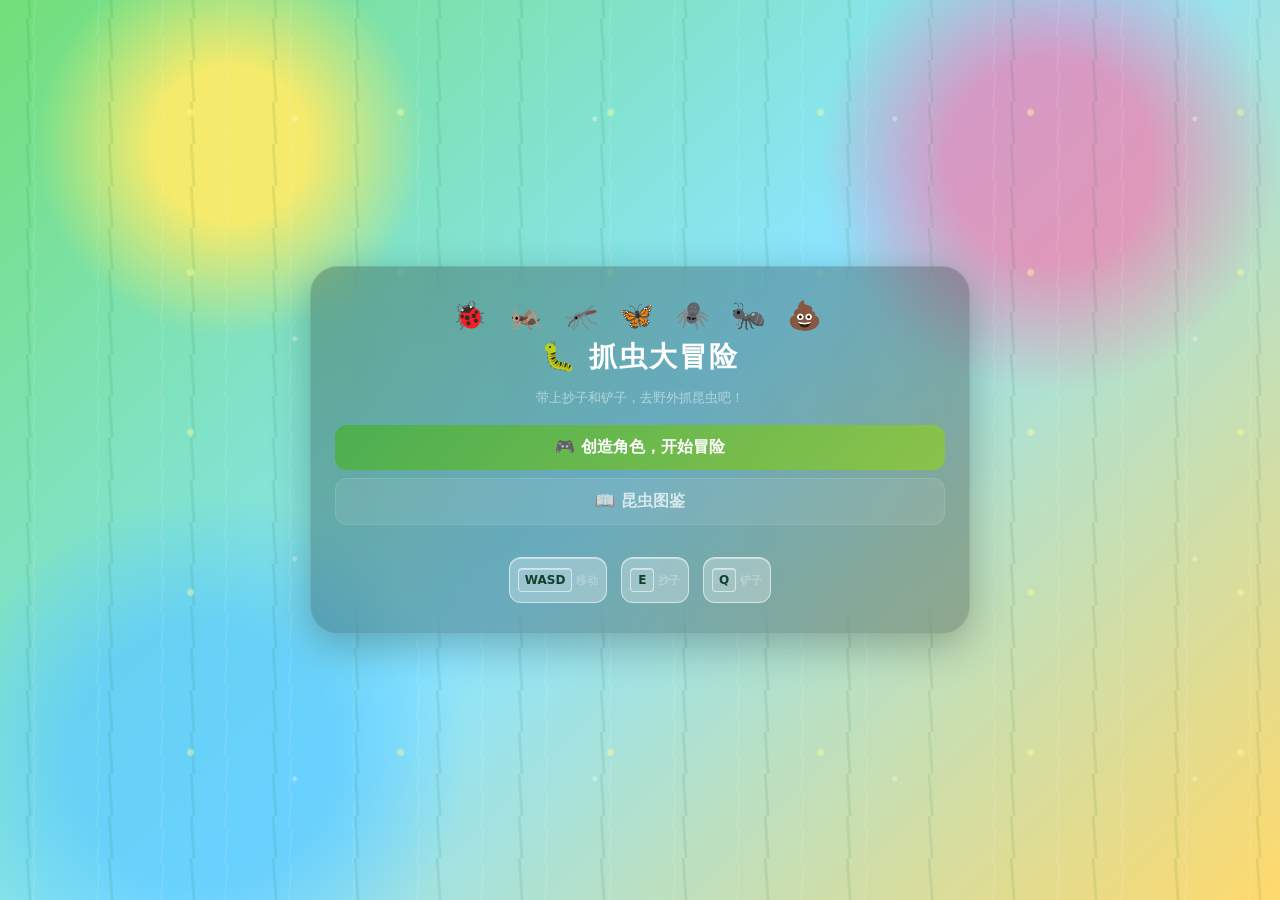
==== index.html @ a52f104f "🏆 排行榜: 无成绩时显示demo引导文字" ====
<!DOCTYPE html>
<html lang="zh-CN">
<head>
<meta charset="UTF-8">
<meta name="viewport" content="width=device-width, initial-scale=1.0">
<title>🐛 抓虫大冒险</title>
<link rel="stylesheet" href="style.css">
<style>
.home-header{text-align:center;padding:8px 0}
.home-header .bug-row{font-size:28px;letter-spacing:6px;margin-bottom:6px}
.home-header h1{font-size:28px;margin:2px 0;letter-spacing:2px}
.home-header .tagline{font-size:13px;opacity:.5;margin-bottom:10px}
.home-help{display:flex;justify-content:center;gap:14px;flex-wrap:wrap;padding:6px 0;font-size:11px;color:rgba(255,255,255,.25)}
.home-help kbd{background:rgba(255,255,255,.06);padding:2px 6px;border-radius:4px}
.leaderboard{margin-top:12px;padding:12px;border-radius:12px;background:rgba(255,255,255,.08)}
.leaderboard h2{font-size:14px;margin-bottom:6px;text-align:center;opacity:.8}
.leaderboard .empty{text-align:center;opacity:.6;padding:12px;font-size:14px}
.score-row{display:flex;justify-content:space-between;padding:5px 10px;font-size:14px;opacity:.8}
</style>
</head>
<body>
<main class="page-center">
  <section class="glass-shell" style="padding:24px">
    <div class="home-header">
      <div class="bug-row">🐞 🦗 🦟 🦋 🕷️ 🐜 💩</div>
      <h1>🐛 抓虫大冒险</h1>
      <p class="tagline">带上抄子和铲子，去野外抓昆虫吧！</p>
    </div>

    <div style="width:100%">
      <a href="creator.html" style="display:block;width:100%;padding:12px;border-radius:12px;text-align:center;font-size:16px;font-weight:600;text-decoration:none;background:linear-gradient(135deg,#4caf50,#8bc34a);color:#fff;margin-bottom:8px;font-family:inherit">🎮 创造角色，开始冒险</a>
      <a href="collection.html" style="display:block;width:100%;padding:12px;border-radius:12px;text-align:center;font-size:16px;font-weight:600;text-decoration:none;background:rgba(255,255,255,.08);color:rgba(255,255,255,.7);border:1px solid rgba(255,255,255,.1);font-family:inherit">📖 昆虫图鉴</a>
    </div>

    <div class="leaderboard" id="leaderboard">
      <h2>🏆 排行榜</h2>
      <div id="scoreList"><div class="empty">还没有成绩，先去抓虫吧！</div></div>
    </div>

    <div class="home-help">
      <span><kbd>WASD</kbd> 移动</span>
      <span><kbd>E</kbd> 抄子</span>
      <span><kbd>Q</kbd> 铲子</span>
    </div>
  </section>
</main>

<script>
(function renderScores() {
  const list = document.getElementById('scoreList');
  try {
    let scores = JSON.parse(localStorage.getItem('bugRanks') || '[]');
    // 如果没有任何成绩，显示提示
    if (!scores.length) {
      // 不显示空状态，直接显示demo
      scores = [
        {name:'🎮 先玩一局',score:0,bugs:{}}
      ];
    }
    scores = scores.sort((a,b) => b.score - a.score).slice(0,5);
    list.innerHTML = scores.map((s,i) => {
      const name = s.name || '探险家';
      const cnt = s.bugs ? Object.values(s.bugs).reduce((a,b)=>a+b,0) : 0;
      return `<div class="score-row"><span>${i+1}. ${name}</span><span>${s.score}分 · ${cnt}只</span></div>`;
    }).join('');
  } catch(e) {}
})();
</script>
</body>
</html>
---- style.css ----
* {
  box-sizing: border-box;
}

:root {
  --ink: #ffffff;
  --deep: #0e3b2b;
  --leaf: #39b96b;
  --sun: #ffc94d;
  --sky: #59c8ff;
  --berry: #ff6fa5;
  --glass: rgba(0, 0, 0, 0.25);
  --glass-strong: rgba(0, 0, 0, 0.35);
  --stroke: rgba(255, 255, 255, 0.12);
  --shadow: 0 12px 40px rgba(0, 0, 0, 0.25);
}

html,
body {
  margin: 0;
  min-height: 100%;
}

body {
  min-height: 100vh;
  color: var(--ink);
  font-family: "PingFang SC", "Microsoft YaHei", system-ui, sans-serif;
  background:
    radial-gradient(circle at 18% 16%, rgba(255, 235, 103, 0.92) 0 6%, transparent 15%),
    radial-gradient(circle at 82% 18%, rgba(255, 111, 165, 0.64) 0 8%, transparent 18%),
    radial-gradient(circle at 16% 84%, rgba(89, 200, 255, 0.68) 0 10%, transparent 20%),
    linear-gradient(135deg, #72df78 0%, #8be5ff 50%, #ffd96b 100%);
  overflow-x: hidden;
}

body::before,
body::after {
  content: "";
  position: fixed;
  inset: 0;
  pointer-events: none;
}

body::before {
  background-image:
    linear-gradient(86deg, transparent 0 28px, rgba(23, 106, 49, 0.22) 29px 31px, transparent 32px 64px),
    linear-gradient(94deg, transparent 0 22px, rgba(255, 255, 255, 0.22) 23px 24px, transparent 25px 58px);
  background-size: 82px 42px, 64px 36px;
  background-position: 0 100%, 12px 100%;
  opacity: 0.42;
  animation: grassWave 7s ease-in-out infinite alternate;
}

body::after {
  background-image:
    radial-gradient(circle, rgba(255, 255, 152, 0.95) 0 3px, transparent 4px),
    radial-gradient(circle, rgba(255, 255, 255, 0.74) 0 2px, transparent 3px);
  background-size: 210px 160px, 300px 220px;
  background-position: 8% 26%, 76% 66%;
  opacity: 0.48;
  animation: fireflyDrift 9s ease-in-out infinite alternate;
}

@keyframes grassWave {
  from { transform: translate3d(-10px, 8px, 0) skewX(-2deg); }
  to { transform: translate3d(12px, -4px, 0) skewX(2deg); }
}

@keyframes fireflyDrift {
  from { transform: translate3d(0, 0, 0); }
  to { transform: translate3d(18px, -18px, 0); }
}

a {
  color: inherit;
}

.page-center {
  position: relative;
  z-index: 1;
  display: grid;
  min-height: 100vh;
  place-items: center;
  padding: 24px;
}

.glass-shell,
.glass-panel,
.game-shell {
  border: 1px solid var(--stroke);
  background: var(--glass);
  box-shadow: var(--shadow);
  backdrop-filter: blur(18px);
  -webkit-backdrop-filter: blur(18px);
}

.glass-shell {
  width: min(660px, 100%);
  padding: 34px;
  border-radius: 28px;
  text-align: center;
}

.brand-title {
  margin: 0;
  color: #124b33;
  font-size: clamp(40px, 8vw, 74px);
  line-height: 1.05;
  letter-spacing: 0;
  text-shadow: 0 4px 0 rgba(255, 255, 255, 0.38);
}

.subtitle {
  max-width: 500px;
  margin: 14px auto 26px;
  color: rgba(17, 68, 48, 0.82);
  font-size: 18px;
  font-weight: 800;
  line-height: 1.7;
}

.actions {
  display: grid;
  gap: 14px;
  max-width: 360px;
  margin: 0 auto;
}

.btn {
  display: inline-flex;
  align-items: center;
  justify-content: center;
  min-height: 56px;
  padding: 12px 22px;
  border: 1px solid rgba(255, 255, 255, 0.76);
  border-radius: 18px;
  color: var(--ink);
  background: rgba(255, 255, 255, 0.52);
  box-shadow: 0 10px 22px rgba(36, 105, 69, 0.18);
  text-decoration: none;
  font: inherit;
  font-size: 20px;
  font-weight: 900;
  cursor: pointer;
  transition: transform 0.16s ease, background 0.16s ease, box-shadow 0.16s ease;
}

.btn:hover,
.btn:focus-visible {
  transform: translateY(-2px);
  background: rgba(255, 255, 255, 0.72);
  box-shadow: 0 15px 30px rgba(36, 105, 69, 0.24);
  outline: none;
}

.btn.primary {
  color: #fff;
  background: linear-gradient(135deg, rgba(31, 177, 93, 0.96), rgba(255, 172, 49, 0.96));
  text-shadow: 0 2px 2px rgba(0, 0, 0, 0.16);
}

.home-help {
  display: grid;
  grid-template-columns: repeat(3, 1fr);
  gap: 10px;
  margin-top: 26px;
  color: rgba(18, 75, 51, 0.78);
  font-size: 14px;
  font-weight: 800;
}

.home-help span,
kbd {
  border: 1px solid rgba(255, 255, 255, 0.56);
  border-radius: 12px;
  background: rgba(255, 255, 255, 0.28);
  box-shadow: inset 0 1px 0 rgba(255, 255, 255, 0.46);
}

.home-help span {
  padding: 10px 8px;
}

kbd {
  display: inline-flex;
  align-items: center;
  min-width: 24px;
  min-height: 24px;
  justify-content: center;
  padding: 2px 7px;
  color: #123f2b;
  font-family: inherit;
  font-size: 12px;
  font-weight: 900;
}

.leaderboard {
  display: none;
  margin-top: 22px;
  padding: 16px;
  border-radius: 18px;
  text-align: left;
}

.leaderboard.open {
  display: block;
}

.leaderboard h2 {
  margin: 0 0 10px;
  font-size: 22px;
}

.score-row {
  display: flex;
  align-items: center;
  justify-content: space-between;
  gap: 12px;
  padding: 10px 0;
  border-top: 1px solid rgba(255, 255, 255, 0.5);
  font-weight: 900;
}

.score-row:first-child {
  border-top: 0;
}

.empty {
  margin: 0;
  padding: 14px 0 4px;
  color: rgba(22, 65, 46, 0.66);
  font-weight: 800;
  text-align: center;
}

.game-page {
  display: grid;
  min-height: 100vh;
  place-items: center;
  padding: 14px;
  overflow: hidden;
}

.game-shell {
  position: relative;
  width: min(1180px, 100%);
  padding: 12px;
  border-radius: 22px;
}

.game-topbar,
.hud,
.help-bar {
  display: flex;
  align-items: center;
  gap: 10px;
  flex-wrap: wrap;
}

.game-topbar {
  justify-content: space-between;
  padding: 0 4px 10px;
}

.game-title {
  margin: 0;
  font-size: clamp(22px, 4vw, 32px);
  line-height: 1;
}

.game-links {
  display: flex;
  gap: 8px;
}

.small-btn {
  min-height: 38px;
  padding: 8px 12px;
  border-radius: 12px;
  font-size: 14px;
}

.canvas-wrap {
  position: relative;
}

canvas {
  display: block;
  width: 100%;
  max-height: calc(100vh - 190px);
  aspect-ratio: 3 / 2;
  border-radius: 16px;
  background: #5ea94d;
  box-shadow: inset 0 0 0 1px rgba(255, 255, 255, 0.28);
  touch-action: none;
}

.hud {
  justify-content: center;
  margin-top: 10px;
  padding: 10px 12px;
  border-radius: 16px;
  background: rgba(255, 255, 255, 0.34);
}

.hud-item {
  display: inline-flex;
  align-items: center;
  gap: 6px;
  min-height: 30px;
  color: #143d2b;
  font-size: 14px;
  font-weight: 900;
}

.hud-bar {
  width: 112px;
  height: 10px;
  overflow: hidden;
  border-radius: 99px;
  background: rgba(20, 61, 43, 0.16);
}

.hud-fill {
  width: 100%;
  height: 100%;
  border-radius: inherit;
  transition: width 0.2s ease;
}

.hud-stamina .hud-fill {
  background: linear-gradient(90deg, #28bd6c, #ffd34e, #ff6b4a);
}

.hud-poison .hud-fill {
  background: #a64bd9;
}

.status-badge {
  padding: 6px 10px;
  border-radius: 99px;
  font-size: 13px;
  font-weight: 900;
}

.status-ok {
  color: #176a3f;
  background: rgba(74, 215, 118, 0.22);
}

.status-poison {
  color: #702994;
  background: rgba(171, 71, 188, 0.22);
}

.help-bar {
  justify-content: center;
  margin-top: 8px;
  color: rgba(16, 61, 43, 0.72);
  font-size: 13px;
  font-weight: 800;
}

.game-over-overlay {
  position: absolute;
  inset: 0;
  z-index: 10;
  display: none;
  align-items: center;
  justify-content: center;
  flex-direction: column;
  gap: 12px;
  border-radius: 22px;
  color: #fff;
  background: rgba(20, 54, 38, 0.68);
  backdrop-filter: blur(12px);
  -webkit-backdrop-filter: blur(12px);
  text-align: center;
}

.game-over-overlay.show {
  display: flex;
}

.game-over-overlay h2 {
  margin: 0;
  font-size: 34px;
}

.final-score {
  color: #ffdd57;
  font-size: 58px;
  font-weight: 1000;
  line-height: 1;
}

.collection-page {
  position: relative;
  z-index: 1;
  min-height: 100vh;
  padding: 24px;
}

.collection-shell {
  width: min(1060px, 100%);
  margin: 0 auto;
  padding: 24px;
  border-radius: 26px;
}

.collection-header {
  display: flex;
  align-items: center;
  justify-content: space-between;
  gap: 16px;
  margin-bottom: 20px;
}

.collection-header h1 {
  margin: 0;
  font-size: clamp(30px, 5vw, 48px);
  line-height: 1;
}

.bug-grid {
  display: grid;
  grid-template-columns: repeat(auto-fit, minmax(180px, 1fr));
  gap: 14px;
}

.bug-card {
  min-height: 254px;
  padding: 16px;
  border: 1px solid rgba(255, 255, 255, 0.58);
  border-radius: 18px;
  background: rgba(255, 255, 255, 0.36);
  box-shadow: 0 12px 28px rgba(24, 80, 54, 0.16);
  text-align: center;
}

.bug-card.missing {
  filter: grayscale(0.7);
  opacity: 0.72;
}

.bug-card img,
.asset-icon {
  width: 76px;
  height: 76px;
  object-fit: contain;
  image-rendering: auto;
}

.bug-name {
  margin-top: 8px;
  font-size: 20px;
  font-weight: 1000;
}

.bug-meta,
.bug-desc,
.bug-count {
  margin-top: 5px;
  font-weight: 850;
}

.bug-meta {
  color: rgba(22, 65, 46, 0.8);
}

.bug-desc {
  min-height: 38px;
  color: rgba(22, 65, 46, 0.62);
  font-size: 13px;
  line-height: 1.45;
}

.bug-count {
  color: #176a3f;
}

@media (max-width: 720px) {
  .page-center,
  .collection-page {
    padding: 16px;
  }

  .glass-shell,
  .collection-shell {
    padding: 20px;
    border-radius: 22px;
  }

  .home-help {
    grid-template-columns: 1fr;
  }

  .btn {
    min-height: 54px;
    font-size: 18px;
  }

  .game-page {
    padding: 8px;
    align-items: start;
  }

  .game-shell {
    padding: 8px;
  }

  .game-topbar {
    justify-content: center;
    text-align: center;
  }

  .game-links {
    width: 100%;
    justify-content: center;
  }

  canvas {
    max-height: none;
  }

  .hud {
    gap: 7px;
  }

  .hud-bar {
    width: 84px;
  }

  .help-bar {
    font-size: 12px;
  }
}

/* ── 全屏游戏 ── */
html.game-full, body.game-full {
  width: 100%; height: 100%; margin: 0; padding: 0; overflow: hidden;
  position: fixed; top: 0; left: 0; right: 0; bottom: 0;
}
.game-shell {
  width: 100vw; height: 100vh; display: flex; flex-direction: column;
  background: #1a2a1a; position: fixed; top: 0; left: 0; z-index: 100;
}
.game-topbar {
  flex-shrink: 0; display: flex; align-items: center; justify-content: space-between;
  padding: 4px 12px; background: rgba(0,0,0,0.5); backdrop-filter: blur(8px);
  z-index: 10; height: 40px;
}
.game-title { font-size: 16px; color: #fff; margin: 0; }
.canvas-wrap { flex: 1; display: flex; align-items: center; justify-content: center; overflow: hidden; background: #1a2a1a; }
.canvas-wrap canvas { max-width: 100%; max-height: 100%; object-fit: contain; }
.game-hud {
  flex-shrink: 0; display: flex; align-items: center; gap: 12px;
  padding: 4px 12px; height: 36px;
  background: rgba(0,0,0,0.5); backdrop-filter: blur(8px); color: #fff; font-size: 13px;
}
.game-over-overlay {
  position: absolute; inset: 0; z-index: 20;
  display: none; align-items: center; justify-content: center; flex-direction: column; gap: 12px;
  background: rgba(0,0,0,0.75); backdrop-filter: blur(8px); color: #fff;
}
.game-over-overlay.show { display: flex; }
.game-over-overlay h2 { font-size: 28px; }
.game-over-overlay .final-score { font-size: 42px; font-weight: 700; color: #ffd700; }
.CSS
echo "✅ CSS appended"


/* ── 全屏游戏 ── */
html.game-full, body.game-full {
  width: 100%; height: 100%; margin: 0; padding: 0; overflow: hidden;
  position: fixed; top: 0; left: 0; right: 0; bottom: 0;
}
.game-shell {
  width: 100vw; height: 100vh; display: flex; flex-direction: column;
  background: #1a2a1a; position: fixed; top: 0; left: 0; z-index: 100;
}
.game-topbar {
  flex-shrink: 0; display: flex; align-items: center; justify-content: space-between;
  padding: 4px 12px; background: rgba(0,0,0,0.5); backdrop-filter: blur(8px);
  z-index: 10; height: 40px;
}
.game-title { font-size: 16px; color: #fff; margin: 0; }
.canvas-wrap { flex: 1; display: flex; align-items: center; justify-content: center; overflow: hidden; background: #1a2a1a; }
.canvas-wrap canvas { max-width: 100%; max-height: 100%; object-fit: contain; }
.game-hud {
  flex-shrink: 0; display: flex; align-items: center; gap: 12px;
  padding: 4px 12px; height: 36px;
  background: rgba(0,0,0,0.5); backdrop-filter: blur(8px); color: #fff; font-size: 13px;
}
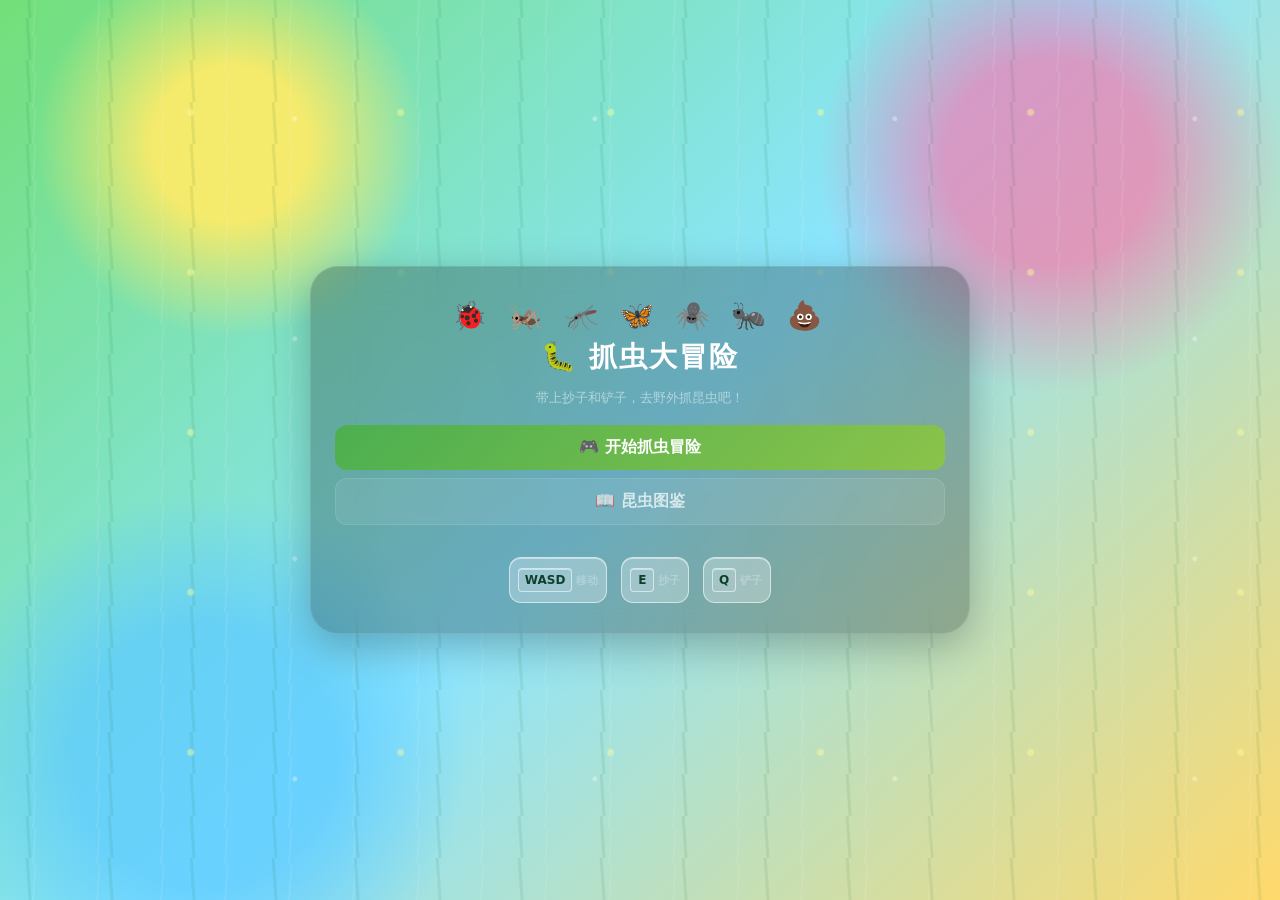
==== commit 488fd3d1: "🐛 修复: 中毒检查 + localStorage key + 相机漂移 + 死链 - catchWithNet/shovelHole 增加中毒状态拦截 - index.html localStora" ====
--- a/index.html
+++ b/index.html
@@ -4,7 +4,7 @@
 <meta charset="UTF-8">
 <meta name="viewport" content="width=device-width, initial-scale=1.0">
 <title>🐛 抓虫大冒险</title>
-<link rel="stylesheet" href="style.css">
+<link rel="stylesheet" href="style.css?v=2">
 <style>
 .home-header{text-align:center;padding:8px 0}
 .home-header .bug-row{font-size:28px;letter-spacing:6px;margin-bottom:6px}
@@ -16,6 +16,9 @@
 .leaderboard h2{font-size:14px;margin-bottom:6px;text-align:center;opacity:.8}
 .leaderboard .empty{text-align:center;opacity:.6;padding:12px;font-size:14px}
 .score-row{display:flex;justify-content:space-between;padding:5px 10px;font-size:14px;opacity:.8}
+.rank-tab{padding:3px 10px;border-radius:8px;border:none;font-size:11px;cursor:pointer;background:rgba(255,255,255,.06);color:rgba(255,255,255,.5);transition:.15s;font-family:inherit}
+.rank-tab.active{background:rgba(255,255,255,.14);color:#fff}
+.rank-tab:hover{background:rgba(255,255,255,.1)}
 </style>
 </head>
 <body>
@@ -28,12 +31,20 @@
     </div>
 
     <div style="width:100%">
-      <a href="creator.html" style="display:block;width:100%;padding:12px;border-radius:12px;text-align:center;font-size:16px;font-weight:600;text-decoration:none;background:linear-gradient(135deg,#4caf50,#8bc34a);color:#fff;margin-bottom:8px;font-family:inherit">🎮 创造角色，开始冒险</a>
+      <a href="game.html" style="display:block;width:100%;padding:12px;border-radius:12px;text-align:center;font-size:16px;font-weight:600;text-decoration:none;background:linear-gradient(135deg,#4caf50,#8bc34a);color:#fff;margin-bottom:8px;font-family:inherit">🎮 开始抓虫冒险</a>
       <a href="collection.html" style="display:block;width:100%;padding:12px;border-radius:12px;text-align:center;font-size:16px;font-weight:600;text-decoration:none;background:rgba(255,255,255,.08);color:rgba(255,255,255,.7);border:1px solid rgba(255,255,255,.1);font-family:inherit">📖 昆虫图鉴</a>
     </div>
 
     <div class="leaderboard" id="leaderboard">
-      <h2>🏆 排行榜</h2>
+      <h2 style="font-size:13px;margin-bottom:6px;text-align:center;opacity:.6">🏆 排行榜</h2>
+      <div style="display:flex;gap:4px;margin-bottom:6px;justify-content:center;flex-wrap:wrap">
+        <button class="rank-tab active" data-rank="score">总分</button>
+        <button class="rank-tab" data-rank="grasshopper">🦗蚂蚱</button>
+        <button class="rank-tab" data-rank="mantis">🦟螳螂</button>
+        <button class="rank-tab" data-rank="beetle">🪲独角仙</button>
+        <button class="rank-tab" data-rank="butterfly">🦋蝴蝶</button>
+        <button class="rank-tab" data-rank="cicada">🦗知了</button>
+      </div>
       <div id="scoreList"><div class="empty">还没有成绩，先去抓虫吧！</div></div>
     </div>
 
@@ -46,25 +57,56 @@
 </main>
 
 <script>
-(function renderScores() {
+const BUG_NAMES = {grasshopper:'蚂蚱',mantis:'螳螂',beetle:'独角仙',butterfly:'蝴蝶',cicada:'知了'};
+
+function renderScores(rankType) {
   const list = document.getElementById('scoreList');
   try {
-    let scores = JSON.parse(localStorage.getItem('bugRanks') || '[]');
-    // 如果没有任何成绩，显示提示
+    let scores = JSON.parse(localStorage.getItem('bugCatchLeaderboard') || '[]');
+    
     if (!scores.length) {
-      // 不显示空状态，直接显示demo
-      scores = [
-        {name:'🎮 先玩一局',score:0,bugs:{}}
-      ];
+      scores = [{name:'🎮 先玩一局',score:0,bugs:{}}];
     }
-    scores = scores.sort((a,b) => b.score - a.score).slice(0,5);
-    list.innerHTML = scores.map((s,i) => {
-      const name = s.name || '探险家';
-      const cnt = s.bugs ? Object.values(s.bugs).reduce((a,b)=>a+b,0) : 0;
-      return `<div class="score-row"><span>${i+1}. ${name}</span><span>${s.score}分 · ${cnt}只</span></div>`;
-    }).join('');
+    
+    let sorted;
+    if (rankType === 'score' || !rankType) {
+      // 总分排行
+      sorted = scores.sort((a,b) => b.score - a.score).slice(0,5);
+      list.innerHTML = sorted.map((s,i) => {
+        const name = s.name || '探险家';
+        const cnt = s.bugs ? Object.values(s.bugs).reduce((a,b)=>a+b,0) : 0;
+        return `<div class="score-row"><span>${i+1}. ${name}</span><span>${s.score}分 · ${cnt}只</span></div>`;
+      }).join('');
+    } else {
+      // 某类虫子捕获排行
+      const bugLabel = BUG_NAMES[rankType] || rankType;
+      sorted = scores.filter(s => s.bugs && s.bugs[rankType])
+        .sort((a,b) => (b.bugs[rankType]||0) - (a.bugs[rankType]||0))
+        .slice(0,5);
+      if (!sorted.length) {
+        list.innerHTML = '<div class="empty">还没有人抓到' + bugLabel + '</div>';
+        return;
+      }
+      list.innerHTML = sorted.map((s,i) => {
+        const name = s.name || '探险家';
+        const cnt = s.bugs[rankType] || 0;
+        return `<div class="score-row"><span>${i+1}. ${name}</span><span>${bugLabel} ×${cnt}</span></div>`;
+      }).join('');
+    }
   } catch(e) {}
-})();
+}
+
+// 排行榜Tab切换
+document.querySelectorAll('.rank-tab').forEach(tab => {
+  tab.addEventListener('click', () => {
+    document.querySelectorAll('.rank-tab').forEach(t => t.classList.remove('active'));
+    tab.classList.add('active');
+    renderScores(tab.dataset.rank);
+  });
+});
+
+// 默认显示总分排行
+renderScores('score');
 </script>
 </body>
 </html>
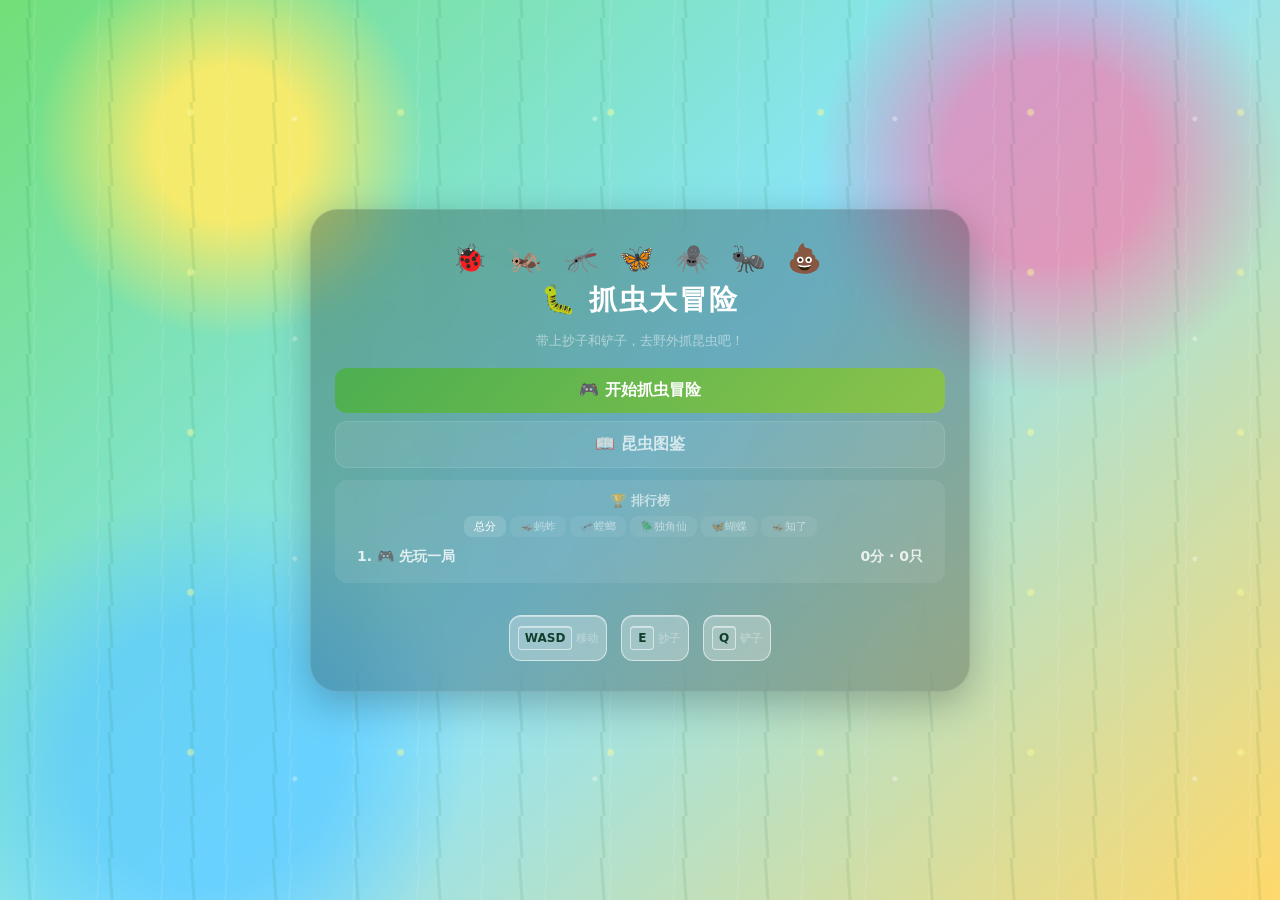
==== commit c19fbb1d: "🏆 排行榜强制 display:block 覆盖style.css的display:none" ====
--- a/index.html
+++ b/index.html
@@ -35,7 +35,7 @@
       <a href="collection.html" style="display:block;width:100%;padding:12px;border-radius:12px;text-align:center;font-size:16px;font-weight:600;text-decoration:none;background:rgba(255,255,255,.08);color:rgba(255,255,255,.7);border:1px solid rgba(255,255,255,.1);font-family:inherit">📖 昆虫图鉴</a>
     </div>
 
-    <div class="leaderboard" id="leaderboard">
+    <div class="leaderboard" id="leaderboard" style="display:block">
       <h2 style="font-size:13px;margin-bottom:6px;text-align:center;opacity:.6">🏆 排行榜</h2>
       <div style="display:flex;gap:4px;margin-bottom:6px;justify-content:center;flex-wrap:wrap">
         <button class="rank-tab active" data-rank="score">总分</button>
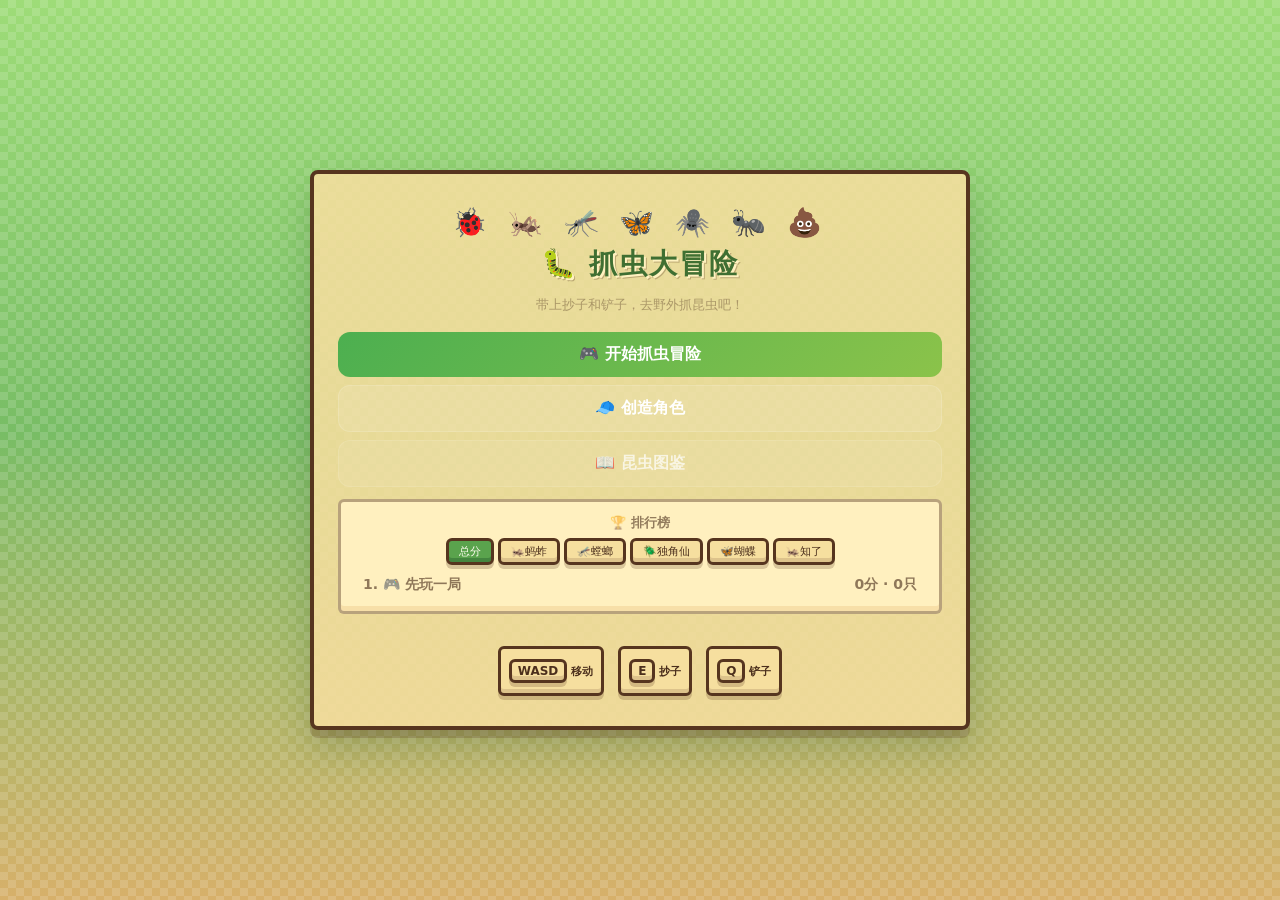
==== commit 76628525: "Add warm pixel adventure style" ====
--- a/index.html
+++ b/index.html
@@ -32,6 +32,7 @@
 
     <div style="width:100%">
       <a href="game.html" style="display:block;width:100%;padding:12px;border-radius:12px;text-align:center;font-size:16px;font-weight:600;text-decoration:none;background:linear-gradient(135deg,#4caf50,#8bc34a);color:#fff;margin-bottom:8px;font-family:inherit">🎮 开始抓虫冒险</a>
+      <a href="creator.html" style="display:block;width:100%;padding:12px;border-radius:12px;text-align:center;font-size:16px;font-weight:600;text-decoration:none;background:rgba(255,255,255,.1);color:#fff;border:1px solid rgba(255,255,255,.14);font-family:inherit;margin-bottom:8px">🧢 创造角色</a>
       <a href="collection.html" style="display:block;width:100%;padding:12px;border-radius:12px;text-align:center;font-size:16px;font-weight:600;text-decoration:none;background:rgba(255,255,255,.08);color:rgba(255,255,255,.7);border:1px solid rgba(255,255,255,.1);font-family:inherit">📖 昆虫图鉴</a>
     </div>
 
@@ -71,11 +72,12 @@
     let sorted;
     if (rankType === 'score' || !rankType) {
       // 总分排行
-      sorted = scores.sort((a,b) => b.score - a.score).slice(0,5);
+      sorted = [...scores].sort((a,b) => (b.score || 0) - (a.score || 0)).slice(0,5);
       list.innerHTML = sorted.map((s,i) => {
         const name = s.name || '探险家';
         const cnt = s.bugs ? Object.values(s.bugs).reduce((a,b)=>a+b,0) : 0;
-        return `<div class="score-row"><span>${i+1}. ${name}</span><span>${s.score}分 · ${cnt}只</span></div>`;
+        const score = s.score || 0;
+        return `<div class="score-row"><span>${i+1}. ${name}</span><span>${score}分 · ${cnt}只</span></div>`;
       }).join('');
     } else {
       // 某类虫子捕获排行
--- a/style.css
+++ b/style.css
@@ -566,29 +566,135 @@
 .game-over-overlay.show { display: flex; }
 .game-over-overlay h2 { font-size: 28px; }
 .game-over-overlay .final-score { font-size: 42px; font-weight: 700; color: #ffd700; }
-.CSS
-echo "✅ CSS appended"
-
-
-/* ── 全屏游戏 ── */
-html.game-full, body.game-full {
-  width: 100%; height: 100%; margin: 0; padding: 0; overflow: hidden;
-  position: fixed; top: 0; left: 0; right: 0; bottom: 0;
-}
+
+/* ── 温暖像素冒险风 ── */
+:root {
+  --ink: #4b2f1c;
+  --deep: #314f2f;
+  --leaf: #6fbf5f;
+  --sun: #f2c45c;
+  --sky: #8ec7d9;
+  --berry: #d85b6f;
+  --paper: #f6df9f;
+  --paper-dark: #d89f56;
+  --wood: #8b5a2b;
+  --wood-dark: #56351f;
+  --glass: rgba(246, 223, 159, 0.88);
+  --glass-strong: rgba(238, 190, 106, 0.92);
+  --stroke: rgba(86, 53, 31, 0.38);
+  --shadow: 0 8px 0 rgba(86, 53, 31, 0.22), 0 18px 34px rgba(49, 79, 47, 0.22);
+}
+
+body {
+  color: var(--ink);
+  background:
+    linear-gradient(45deg, rgba(255,255,255,0.14) 25%, transparent 25% 75%, rgba(255,255,255,0.14) 75%),
+    linear-gradient(45deg, rgba(255,255,255,0.14) 25%, transparent 25% 75%, rgba(255,255,255,0.14) 75%),
+    linear-gradient(180deg, #9edc78 0%, #78bd65 48%, #d7b06a 100%);
+  background-position: 0 0, 8px 8px, 0 0;
+  background-size: 16px 16px, 16px 16px, auto;
+}
+
+body::before,
+body::after {
+  display: none;
+}
+
+.glass-shell,
+.glass-panel,
+.collection-shell,
 .game-shell {
-  width: 100vw; height: 100vh; display: flex; flex-direction: column;
-  background: #1a2a1a; position: fixed; top: 0; left: 0; z-index: 100;
-}
-.game-topbar {
-  flex-shrink: 0; display: flex; align-items: center; justify-content: space-between;
-  padding: 4px 12px; background: rgba(0,0,0,0.5); backdrop-filter: blur(8px);
-  z-index: 10; height: 40px;
-}
-.game-title { font-size: 16px; color: #fff; margin: 0; }
-.canvas-wrap { flex: 1; display: flex; align-items: center; justify-content: center; overflow: hidden; background: #1a2a1a; }
-.canvas-wrap canvas { max-width: 100%; max-height: 100%; object-fit: contain; }
-.game-hud {
-  flex-shrink: 0; display: flex; align-items: center; gap: 12px;
-  padding: 4px 12px; height: 36px;
-  background: rgba(0,0,0,0.5); backdrop-filter: blur(8px); color: #fff; font-size: 13px;
-}
+  border: 4px solid var(--wood-dark);
+  border-radius: 8px;
+  background: var(--glass);
+  box-shadow: var(--shadow);
+  backdrop-filter: none;
+  -webkit-backdrop-filter: none;
+}
+
+.glass-shell {
+  border-radius: 8px;
+}
+
+.home-header h1,
+.collection-header h1,
+.game-title {
+  color: #3f6f32;
+  text-shadow: 2px 2px 0 #fff2bf, 3px 3px 0 rgba(86, 53, 31, 0.3);
+}
+
+.home-header .tagline,
+.empty,
+.home-help,
+.score-row,
+.bug-card .meta,
+.bug-card .desc {
+  color: rgba(75, 47, 28, 0.78) !important;
+}
+
+.btn,
+.small-btn,
+.rank-tab,
+.style-option,
+.start-btn,
+.char-name-input,
+.home-help span,
+kbd {
+  border: 3px solid var(--wood-dark) !important;
+  border-radius: 6px !important;
+  color: var(--ink) !important;
+  background: #f6df9f !important;
+  box-shadow: inset 0 -4px 0 rgba(86, 53, 31, 0.16), 0 4px 0 rgba(86, 53, 31, 0.22) !important;
+  text-shadow: none !important;
+}
+
+.btn.primary,
+.start-btn,
+.rank-tab.active {
+  color: #fffdf0 !important;
+  background: #5aa34d !important;
+  box-shadow: inset 0 -4px 0 rgba(38, 92, 44, 0.42), 0 4px 0 rgba(86, 53, 31, 0.24) !important;
+}
+
+.leaderboard,
+.bug-card,
+.bug-card .img-wrap,
+.preview-wrap canvas {
+  border: 3px solid rgba(86, 53, 31, 0.42) !important;
+  border-radius: 6px !important;
+  background: #fff0bf !important;
+  box-shadow: inset 0 -5px 0 rgba(216, 159, 86, 0.22) !important;
+}
+
+.score-row {
+  border-top: 2px dashed rgba(86, 53, 31, 0.28);
+}
+
+html.game-full,
+body.game-full {
+  background: #263f2a !important;
+}
+
+.game-shell {
+  background: #263f2a;
+  border: 0;
+  box-shadow: none;
+}
+
+.canvas-wrap {
+  background: #263f2a;
+}
+
+canvas {
+  border-radius: 0;
+  background: #78bd65;
+  image-rendering: pixelated;
+  box-shadow: 0 0 0 4px #56351f, 0 0 0 8px #d89f56;
+}
+
+.game-over-overlay {
+  color: #fffdf0;
+  background: rgba(54, 35, 20, 0.82);
+  backdrop-filter: none;
+  -webkit-backdrop-filter: none;
+}
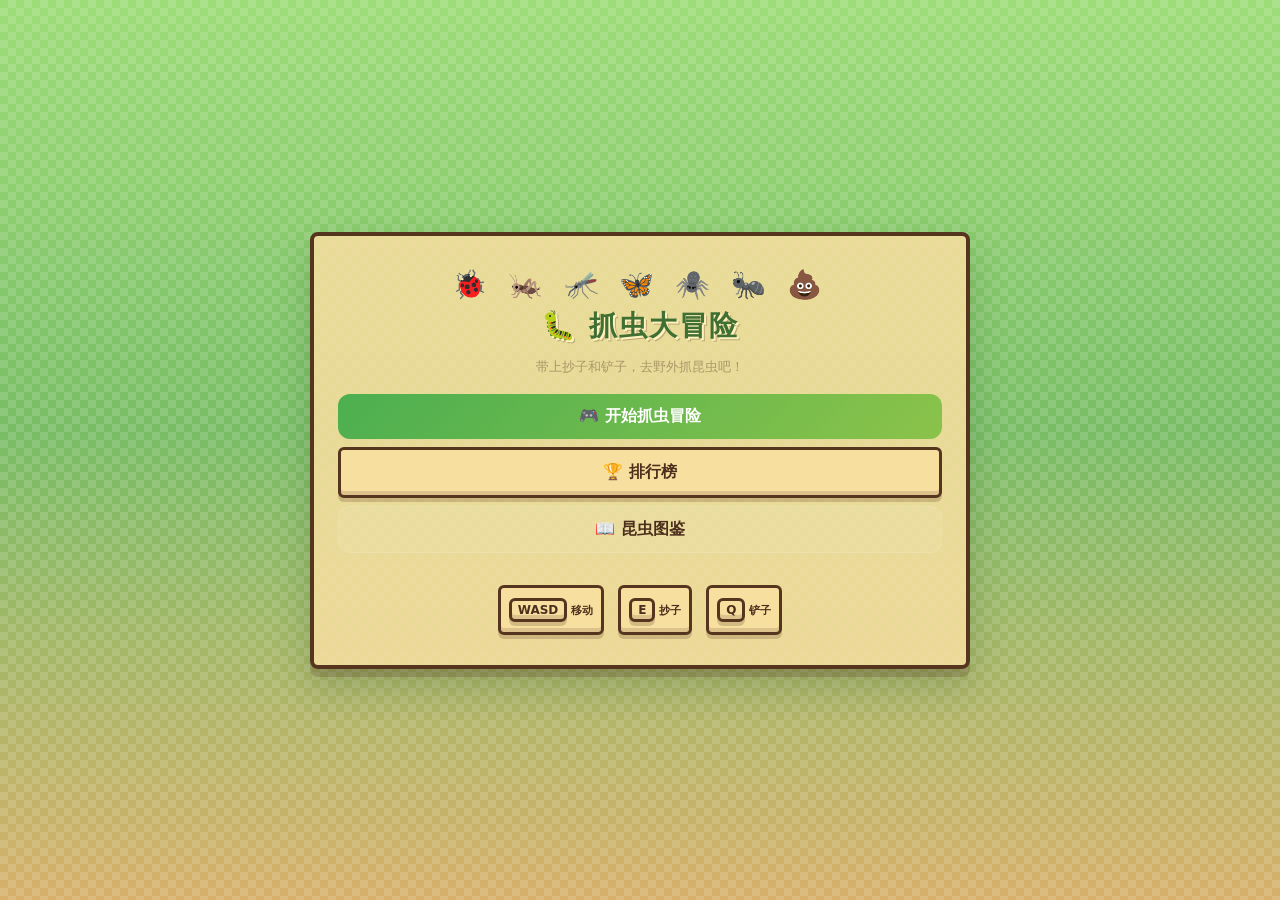
==== commit 9ad58d40: "Update start flow and leaderboard toggle" ====
--- a/index.html
+++ b/index.html
@@ -31,12 +31,12 @@
     </div>
 
     <div style="width:100%">
-      <a href="game.html" style="display:block;width:100%;padding:12px;border-radius:12px;text-align:center;font-size:16px;font-weight:600;text-decoration:none;background:linear-gradient(135deg,#4caf50,#8bc34a);color:#fff;margin-bottom:8px;font-family:inherit">🎮 开始抓虫冒险</a>
-      <a href="creator.html" style="display:block;width:100%;padding:12px;border-radius:12px;text-align:center;font-size:16px;font-weight:600;text-decoration:none;background:rgba(255,255,255,.1);color:#fff;border:1px solid rgba(255,255,255,.14);font-family:inherit;margin-bottom:8px">🧢 创造角色</a>
+      <a href="creator.html" style="display:block;width:100%;padding:12px;border-radius:12px;text-align:center;font-size:16px;font-weight:600;text-decoration:none;background:linear-gradient(135deg,#4caf50,#8bc34a);color:#fff;margin-bottom:8px;font-family:inherit">🎮 开始抓虫冒险</a>
+      <button id="rankToggle" type="button" style="display:block;width:100%;padding:12px;border-radius:12px;text-align:center;font-size:16px;font-weight:600;background:rgba(255,255,255,.1);color:#fff;border:1px solid rgba(255,255,255,.14);font-family:inherit;margin-bottom:8px;cursor:pointer">🏆 排行榜</button>
       <a href="collection.html" style="display:block;width:100%;padding:12px;border-radius:12px;text-align:center;font-size:16px;font-weight:600;text-decoration:none;background:rgba(255,255,255,.08);color:rgba(255,255,255,.7);border:1px solid rgba(255,255,255,.1);font-family:inherit">📖 昆虫图鉴</a>
     </div>
 
-    <div class="leaderboard" id="leaderboard" style="display:block">
+    <div class="leaderboard" id="leaderboard" style="display:none">
       <h2 style="font-size:13px;margin-bottom:6px;text-align:center;opacity:.6">🏆 排行榜</h2>
       <div style="display:flex;gap:4px;margin-bottom:6px;justify-content:center;flex-wrap:wrap">
         <button class="rank-tab active" data-rank="score">总分</button>
@@ -107,8 +107,12 @@
   });
 });
 
-// 默认显示总分排行
-renderScores('score');
+document.getElementById('rankToggle').addEventListener('click', () => {
+  const leaderboard = document.getElementById('leaderboard');
+  const visible = leaderboard.style.display === 'block';
+  leaderboard.style.display = visible ? 'none' : 'block';
+  if (!visible) renderScores(document.querySelector('.rank-tab.active')?.dataset.rank || 'score');
+});
 </script>
 </body>
 </html>
--- a/style.css
+++ b/style.css
@@ -635,6 +635,7 @@
 .btn,
 .small-btn,
 .rank-tab,
+#rankToggle,
 .style-option,
 .start-btn,
 .char-name-input,
@@ -656,6 +657,16 @@
   box-shadow: inset 0 -4px 0 rgba(38, 92, 44, 0.42), 0 4px 0 rgba(86, 53, 31, 0.24) !important;
 }
 
+.glass-shell a:not(:first-child) {
+  color: var(--ink) !important;
+  font-weight: 800;
+}
+
+#rankToggle {
+  color: var(--ink) !important;
+  font-weight: 800 !important;
+}
+
 .leaderboard,
 .bug-card,
 .bug-card .img-wrap,
@@ -666,6 +677,18 @@
   box-shadow: inset 0 -5px 0 rgba(216, 159, 86, 0.22) !important;
 }
 
+.collection-shell .bug-card .name,
+.collection-shell .bug-card .desc,
+.collection-shell .bug-card .meta,
+.collection-shell .bug-card .status {
+  color: var(--ink) !important;
+  opacity: 1 !important;
+}
+
+.collection-shell .bug-card.missing {
+  opacity: 0.86 !important;
+}
+
 .score-row {
   border-top: 2px dashed rgba(86, 53, 31, 0.28);
 }
